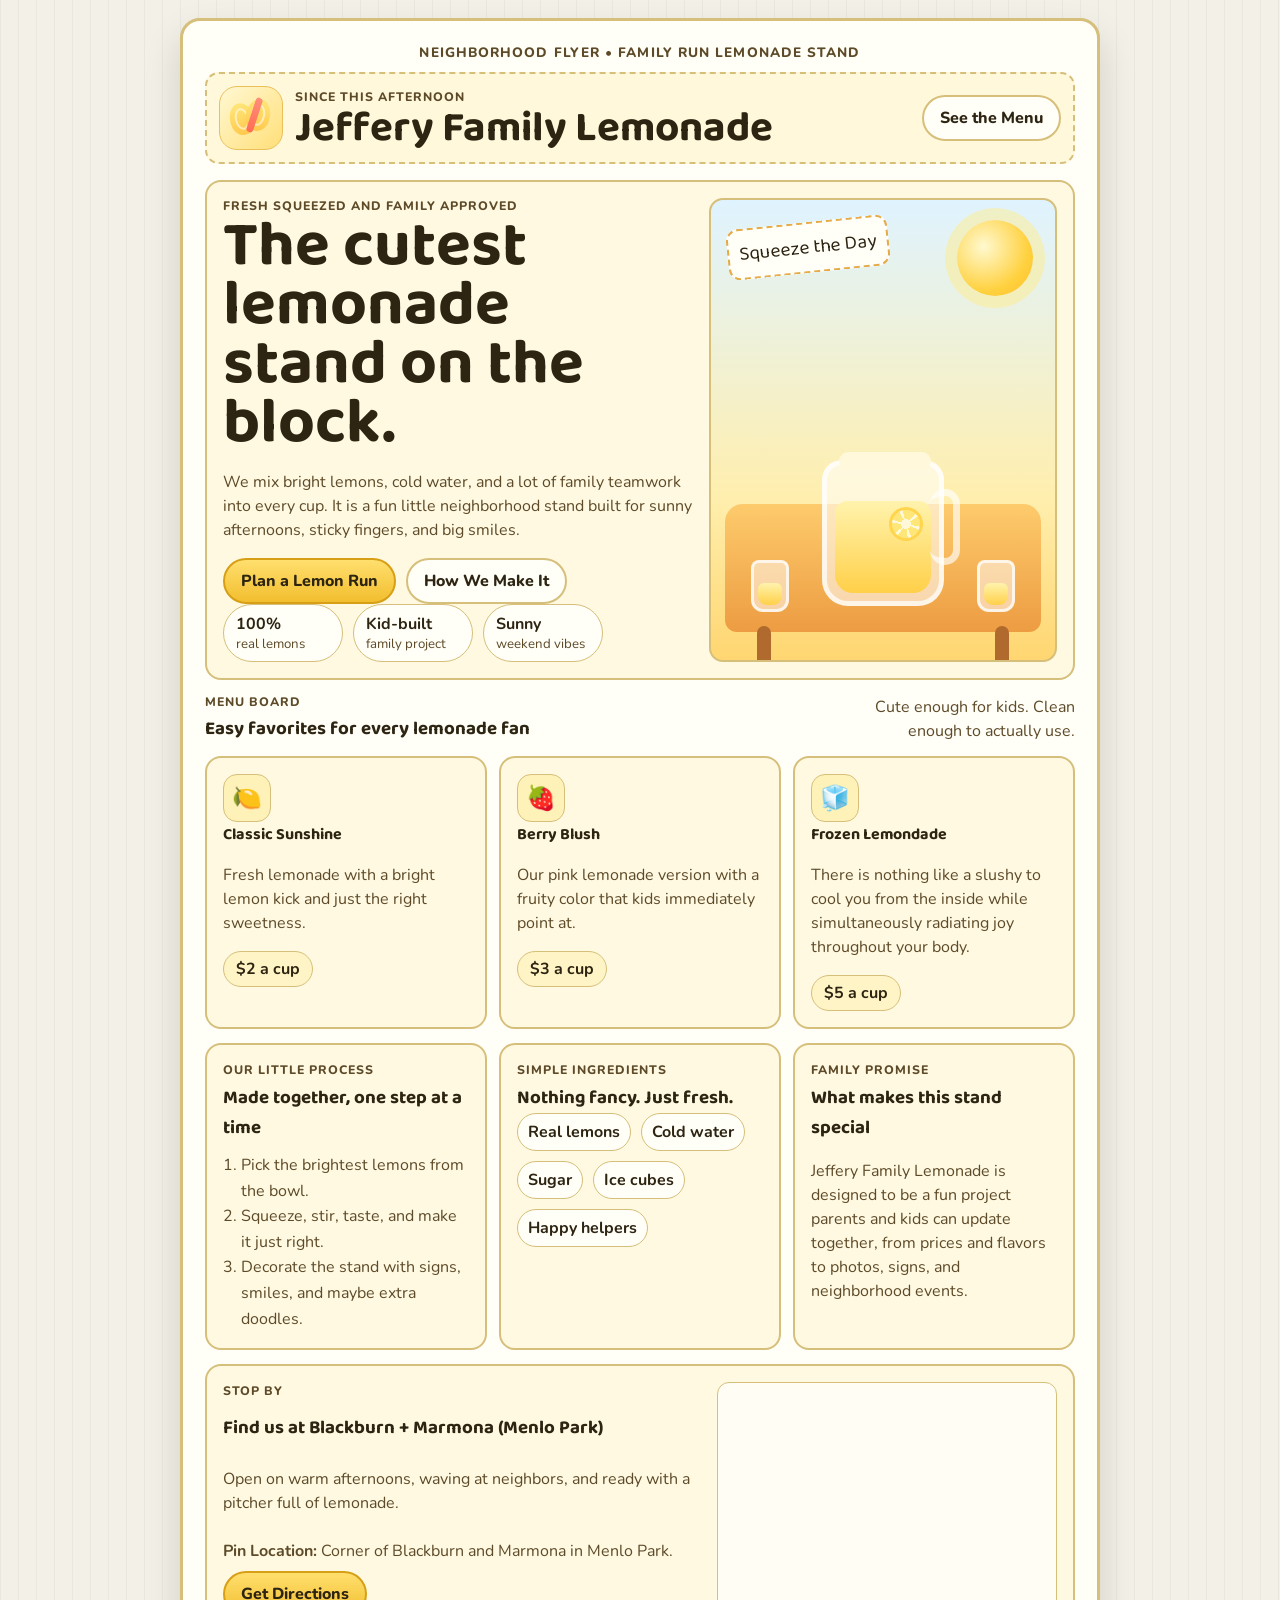
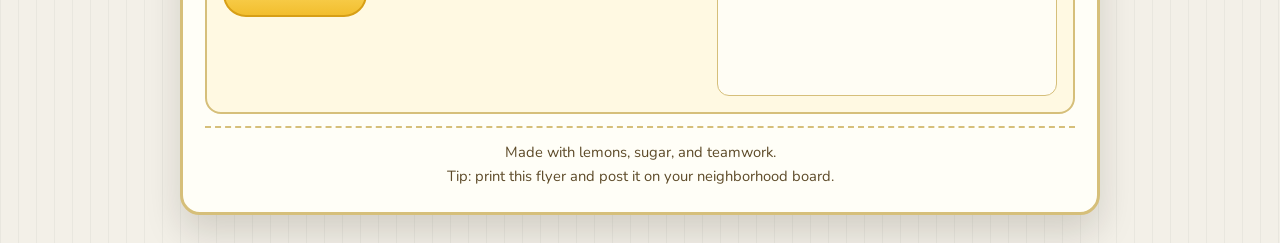
==== index.html @ d92f85dc "Publish Jeffery Family Lemonade site" ====
<!DOCTYPE html>
<html lang="en">
  <head>
    <meta charset="UTF-8" />
    <meta name="viewport" content="width=device-width, initial-scale=1.0" />
    <title>Jeffery Family Lemonade</title>
    <meta
      name="description"
      content="A cheerful family lemonade stand website with a sunny menu, fresh ingredients, and kid-friendly charm."
    />
    <link rel="preconnect" href="https://fonts.googleapis.com" />
    <link rel="preconnect" href="https://fonts.gstatic.com" crossorigin />
    <link
      href="https://fonts.googleapis.com/css2?family=Baloo+2:wght@400;600;700;800&family=Nunito:wght@400;600;700;800&display=swap"
      rel="stylesheet"
    />
    <link rel="stylesheet" href="./styles.css" />
  </head>
  <body>
    <div class="page-shell">
      <p class="flyer-kicker">Neighborhood Flyer • Family Run Lemonade Stand</p>
      <header class="topbar">
        <div class="brand-lockup">
          <div class="brand-badge" aria-hidden="true">
            <span class="lemon lemon-a"></span>
            <span class="lemon lemon-b"></span>
            <span class="straw"></span>
          </div>
          <div>
            <p class="eyebrow">Since this afternoon</p>
            <h1>Jeffery Family Lemonade</h1>
          </div>
        </div>
        <a class="button button-secondary no-print" href="#menu">See the Menu</a>
      </header>

      <main class="page-grid">
        <section class="hero card">
          <div class="hero-copy">
            <p class="eyebrow">Fresh squeezed and family approved</p>
            <h2>The cutest lemonade stand on the block.</h2>
            <p class="hero-text">
              We mix bright lemons, cold water, and a lot of family teamwork into every cup. It is a fun
              little neighborhood stand built for sunny afternoons, sticky fingers, and big smiles.
            </p>
            <div class="hero-actions">
              <a class="button button-primary" href="#visit">Plan a Lemon Run</a>
              <a class="button button-secondary" href="#story">How We Make It</a>
            </div>
            <div class="hero-highlights">
              <div class="highlight-pill">
                <strong>100%</strong>
                <span>real lemons</span>
              </div>
              <div class="highlight-pill">
                <strong>Kid-built</strong>
                <span>family project</span>
              </div>
              <div class="highlight-pill">
                <strong>Sunny</strong>
                <span>weekend vibes</span>
              </div>
            </div>
          </div>

          <div class="hero-scene" aria-hidden="true">
            <div class="sun"></div>
            <div class="table">
              <div class="pitcher">
                <div class="pitcher-lid"></div>
                <div class="pitcher-fill"></div>
                <div class="pitcher-handle"></div>
                <div class="lemon-slice"></div>
              </div>
              <div class="cup cup-left"></div>
              <div class="cup cup-right"></div>
            </div>
            <div class="hero-sign">Squeeze the Day</div>
          </div>
        </section>

        <section id="menu" class="menu-section">
          <div class="section-heading">
            <div>
              <p class="eyebrow">Menu board</p>
              <h3>Easy favorites for every lemonade fan</h3>
            </div>
            <p class="section-note">Cute enough for kids. Clean enough to actually use.</p>
          </div>

          <div class="menu-grid">
            <article class="menu-card card">
              <div class="menu-icon">🍋</div>
              <h4>Classic Sunshine</h4>
              <p>Fresh lemonade with a bright lemon kick and just the right sweetness.</p>
              <div class="price-tag">$2 a cup</div>
            </article>

            <article class="menu-card card">
              <div class="menu-icon">🍓</div>
              <h4>Berry Blush</h4>
              <p>Our pink lemonade version with a fruity color that kids immediately point at.</p>
              <div class="price-tag">$3 a cup</div>
            </article>

            <article class="menu-card card">
              <div class="menu-icon">🧊</div>
              <h4>Frozen Lemondade</h4>
              <p>
                There is nothing like a slushy to cool you from the inside while simultaneously radiating joy
                throughout your body.
              </p>
              <div class="price-tag">$5 a cup</div>
            </article>
          </div>
        </section>

        <section id="story" class="story-grid">
          <article class="story-card card">
            <p class="eyebrow">Our little process</p>
            <h3>Made together, one step at a time</h3>
            <ol class="steps">
              <li>Pick the brightest lemons from the bowl.</li>
              <li>Squeeze, stir, taste, and make it just right.</li>
              <li>Decorate the stand with signs, smiles, and maybe extra doodles.</li>
            </ol>
          </article>

          <article class="story-card card ingredients-card">
            <p class="eyebrow">Simple ingredients</p>
            <h3>Nothing fancy. Just fresh.</h3>
            <div class="ingredient-list">
              <span>Real lemons</span>
              <span>Cold water</span>
              <span>Sugar</span>
              <span>Ice cubes</span>
              <span>Happy helpers</span>
            </div>
          </article>

          <article class="story-card card promise-card">
            <p class="eyebrow">Family promise</p>
            <h3>What makes this stand special</h3>
            <p>
              Jeffery Family Lemonade is designed to be a fun project parents and kids can update together,
              from prices and flavors to photos, signs, and neighborhood events.
            </p>
          </article>
        </section>

        <section id="visit" class="visit card">
          <div class="visit-copy">
            <p class="eyebrow">Stop by</p>
            <h3>Find us at Blackburn + Marmona (Menlo Park)</h3>
            <p>
              Open on warm afternoons, waving at neighbors, and ready with a pitcher full of lemonade.
            </p>
            <p class="location-line">
              <strong>Pin Location:</strong> Corner of Blackburn and Marmona in Menlo Park.
            </p>
            <a
              class="button button-primary directions-button"
              href="https://www.google.com/maps/dir/?api=1&destination=Blackburn+and+Marmona,+Menlo+Park,+CA"
              target="_blank"
              rel="noopener noreferrer"
              >Get Directions</a
            >
          </div>
          <div class="visit-map-wrap">
            <iframe
              class="visit-map"
              title="Jeffery Family Lemonade location map"
              src="https://www.google.com/maps?q=Blackburn+and+Marmona+Menlo+Park+CA&output=embed"
              loading="lazy"
              referrerpolicy="no-referrer-when-downgrade"
            ></iframe>
          </div>
        </section>
      </main>

      <footer class="flyer-footer">
        <p>Made with lemons, sugar, and teamwork.</p>
        <p class="no-print">Tip: print this flyer and post it on your neighborhood board.</p>
      </footer>
    </div>
  </body>
</html>
---- styles.css ----
:root {
  --paper: #fffef7;
  --ink: #2d2412;
  --muted: #5d4a28;
  --accent: #f5c93a;
  --accent-dark: #d79f16;
  --accent-soft: #fff2b8;
  --line: #d6bf7a;
  --card: #fff9e2;
}

* {
  box-sizing: border-box;
}

html {
  scroll-behavior: smooth;
}

body {
  margin: 0;
  color: var(--ink);
  font-family: "Nunito", sans-serif;
  background:
    linear-gradient(90deg, rgba(0, 0, 0, 0.04) 1px, transparent 1px) 0 0 / 18px 18px,
    #f3f0e8;
}

a {
  color: inherit;
  text-decoration: none;
}

.page-shell {
  width: min(920px, calc(100vw - 24px));
  margin: 18px auto 28px;
  padding: 22px;
  border: 3px solid var(--line);
  border-radius: 20px;
  background: var(--paper);
  box-shadow: 0 18px 36px rgba(25, 18, 5, 0.15);
}

.flyer-kicker {
  margin: 0 0 10px;
  text-align: center;
  font-size: 0.85rem;
  letter-spacing: 0.08em;
  text-transform: uppercase;
  color: var(--muted);
  font-weight: 800;
}

.topbar,
.brand-lockup,
.hero-actions,
.hero-highlights,
.section-heading,
.ingredient-list,
.visit {
  display: flex;
  align-items: center;
}

.topbar,
.section-heading,
.visit {
  justify-content: space-between;
}

.topbar {
  gap: 14px;
  padding: 12px;
  border: 2px dashed var(--line);
  border-radius: 14px;
  margin-bottom: 16px;
  background: #fff8da;
}

.brand-lockup {
  gap: 12px;
}

.brand-lockup h1 {
  margin: 0;
  font-family: "Baloo 2", cursive;
  font-size: clamp(2rem, 3.3vw, 3rem);
  line-height: 0.9;
}

.eyebrow {
  margin: 0 0 4px;
  font-size: 0.77rem;
  letter-spacing: 0.08em;
  text-transform: uppercase;
  font-weight: 800;
  color: var(--muted);
}

.page-grid {
  display: grid;
  gap: 14px;
}

.card {
  border: 2px solid var(--line);
  border-radius: 16px;
  background: var(--card);
}

.hero {
  display: grid;
  grid-template-columns: 1.15fr 0.85fr;
  gap: 16px;
  padding: 16px;
}

.hero-copy h2,
.section-heading h3,
.story-card h3,
.visit-copy h3,
.menu-card h4 {
  margin: 0;
  font-family: "Baloo 2", cursive;
}

.hero-copy h2 {
  font-size: clamp(2.2rem, 5vw, 4rem);
  line-height: 0.92;
  max-width: 10ch;
}

.hero-text,
.section-note,
.menu-card p,
.story-card p,
.visit-copy p {
  color: var(--muted);
  line-height: 1.5;
}

.button {
  display: inline-flex;
  align-items: center;
  justify-content: center;
  min-height: 44px;
  padding: 10px 16px;
  border-radius: 999px;
  border: 2px solid var(--accent-dark);
  font-weight: 800;
}

.button-primary {
  background: linear-gradient(180deg, #ffdf6e, #f2be2e);
}

.button-secondary {
  border-color: var(--line);
  background: #fffef7;
}

.hero-actions,
.hero-highlights,
.ingredient-list {
  gap: 10px;
  flex-wrap: wrap;
}

.highlight-pill,
.price-tag,
.ingredient-list span {
  border-radius: 999px;
}

.highlight-pill {
  min-width: 120px;
  padding: 8px 12px;
  border: 1px solid var(--line);
  background: #fffef7;
  display: grid;
}

.highlight-pill span {
  font-size: 0.83rem;
  color: var(--muted);
}

.hero-scene {
  position: relative;
  min-height: 330px;
  border-radius: 14px;
  overflow: hidden;
  border: 2px solid var(--line);
  background:
    linear-gradient(180deg, #dff3ff 0%, #ffefaf 64%, #ffd671 100%);
}

.sun {
  position: absolute;
  top: 20px;
  right: 22px;
  width: 76px;
  height: 76px;
  border-radius: 50%;
  background: radial-gradient(circle at 35% 35%, #fff9cf, #ffd13f 64%, #ffbf24 100%);
  box-shadow: 0 0 0 12px rgba(255, 237, 143, 0.5);
}

.table {
  position: absolute;
  left: 14px;
  right: 14px;
  bottom: 28px;
  height: 128px;
  border-radius: 18px 18px 12px 12px;
  background: linear-gradient(180deg, #fdcb6c, #ed9c42);
}

.table::before,
.table::after {
  content: "";
  position: absolute;
  bottom: -58px;
  width: 14px;
  height: 64px;
  background: #b16a2d;
  border-radius: 10px;
}

.table::before {
  left: 32px;
}

.table::after {
  right: 32px;
}

.pitcher {
  position: absolute;
  left: 50%;
  transform: translateX(-50%);
  bottom: 26px;
  width: 122px;
  height: 146px;
  border-radius: 20px 20px 26px 26px;
  background: rgba(255, 255, 255, 0.55);
  border: 5px solid rgba(255, 255, 255, 0.72);
}

.pitcher-fill {
  position: absolute;
  left: 8px;
  right: 8px;
  bottom: 8px;
  height: 92px;
  border-radius: 12px 12px 18px 18px;
  background: linear-gradient(180deg, #fff3ad, #ffd049);
}

.pitcher-lid {
  position: absolute;
  top: -13px;
  left: 12px;
  width: 92px;
  height: 18px;
  border-radius: 999px;
  background: #fff8da;
}

.pitcher-handle {
  position: absolute;
  top: 24px;
  right: -21px;
  width: 30px;
  height: 76px;
  border: 7px solid rgba(255, 255, 255, 0.65);
  border-left: 0;
  border-radius: 16px;
}

.lemon-slice {
  position: absolute;
  right: 16px;
  top: 42px;
  width: 34px;
  height: 34px;
  border-radius: 50%;
  border: 3px solid #ffd54f;
  background: radial-gradient(circle, #fff8d9 0 25%, transparent 26%),
    conic-gradient(from 0deg, #ffe679 0 12%, #fff8d9 12% 16%, #ffe679 16% 28%, #fff8d9 28% 32%, #ffe679 32% 44%, #fff8d9 44% 48%, #ffe679 48% 60%, #fff8d9 60% 64%, #ffe679 64% 76%, #fff8d9 76% 80%, #ffe679 80% 92%, #fff8d9 92% 96%, #ffe679 96% 100%);
}

.cup {
  position: absolute;
  bottom: 20px;
  width: 38px;
  height: 52px;
  border-radius: 8px 8px 12px 12px;
  background: rgba(255, 255, 255, 0.5);
  border: 3px solid rgba(255, 255, 255, 0.75);
}

.cup::after {
  content: "";
  position: absolute;
  left: 4px;
  right: 4px;
  bottom: 4px;
  height: 22px;
  border-radius: 6px 6px 9px 9px;
  background: linear-gradient(180deg, #fff3ad, #ffd049);
}

.cup-left {
  left: 26px;
}

.cup-right {
  right: 26px;
}

.hero-sign {
  position: absolute;
  left: 16px;
  top: 22px;
  font-family: "Baloo 2", cursive;
  font-size: 1.2rem;
  background: #fffef7;
  border: 2px dashed #e6aa47;
  border-radius: 12px;
  padding: 8px 10px;
  transform: rotate(-6deg);
}

.menu-section,
.story-grid {
  display: grid;
  gap: 12px;
}

.section-heading {
  gap: 10px;
}

.section-note {
  margin: 0;
  max-width: 22ch;
  text-align: right;
}

.menu-grid,
.story-grid {
  display: grid;
  grid-template-columns: repeat(3, minmax(0, 1fr));
  gap: 12px;
}

.menu-card,
.story-card {
  padding: 16px;
}

.menu-icon {
  width: 48px;
  height: 48px;
  border-radius: 14px;
  display: grid;
  place-items: center;
  font-size: 1.5rem;
  background: var(--accent-soft);
  border: 1px solid var(--line);
}

.price-tag {
  display: inline-flex;
  align-items: center;
  justify-content: center;
  padding: 6px 12px;
  font-weight: 700;
  background: #fff4c5;
  border: 1px solid var(--line);
}

.steps {
  margin: 10px 0 0;
  padding-left: 18px;
  line-height: 1.6;
  color: var(--muted);
}

.ingredient-list span {
  padding: 7px 10px;
  border: 1px solid var(--line);
  background: #fffef7;
  font-weight: 700;
}

.visit {
  align-items: stretch;
  gap: 14px;
  padding: 16px;
}

.visit-copy {
  display: grid;
  align-content: start;
  gap: 8px;
  max-width: 54ch;
}

.location-line {
  margin: 0;
  color: var(--ink);
}

.directions-button {
  justify-self: start;
}

.visit-map-wrap {
  min-width: min(340px, 100%);
  padding: 8px;
  border: 1px solid var(--line);
  border-radius: 12px;
  background: #fffdf4;
}

.visit-map {
  width: 100%;
  min-height: 290px;
  border: 0;
  border-radius: 10px;
}

.flyer-footer {
  margin-top: 12px;
  border-top: 2px dashed var(--line);
  padding-top: 10px;
  text-align: center;
  color: var(--muted);
  font-size: 0.92rem;
}

.flyer-footer p {
  margin: 4px 0;
}

.brand-badge {
  position: relative;
  width: 64px;
  height: 64px;
  border-radius: 18px;
  background: linear-gradient(135deg, #fff8d3, #ffdf78);
  border: 1px solid #ebc05a;
}

.lemon {
  position: absolute;
  width: 24px;
  height: 32px;
  border-radius: 50% 50% 46% 46%;
  background: linear-gradient(180deg, #ffe679, #ffc84d);
}

.lemon::after {
  content: "";
  position: absolute;
  inset: 5px;
  border-radius: 50%;
  border: 2px solid rgba(255, 255, 255, 0.55);
}

.lemon-a {
  left: 10px;
  top: 16px;
  transform: rotate(-14deg);
}

.lemon-b {
  right: 12px;
  top: 12px;
  transform: rotate(12deg);
}

.straw {
  position: absolute;
  width: 7px;
  height: 36px;
  right: 24px;
  top: 10px;
  border-radius: 999px;
  background: linear-gradient(180deg, #ff8f7a, #ff6c54);
  transform: rotate(18deg);
}

@media (max-width: 900px) {
  .hero,
  .menu-grid,
  .story-grid,
  .visit {
    grid-template-columns: 1fr;
  }

  .hero,
  .visit {
    display: grid;
  }

  .section-heading,
  .topbar {
    flex-direction: column;
    align-items: flex-start;
  }

  .section-note {
    max-width: none;
    text-align: left;
  }

  .visit-map-wrap {
    min-width: 0;
  }
}

@media print {
  body {
    background: #fff;
  }

  .page-shell {
    width: 100%;
    margin: 0;
    border-radius: 0;
    border: 2px solid #000;
    box-shadow: none;
  }

  .card,
  .topbar {
    break-inside: avoid;
  }

  .no-print {
    display: none !important;
  }
}
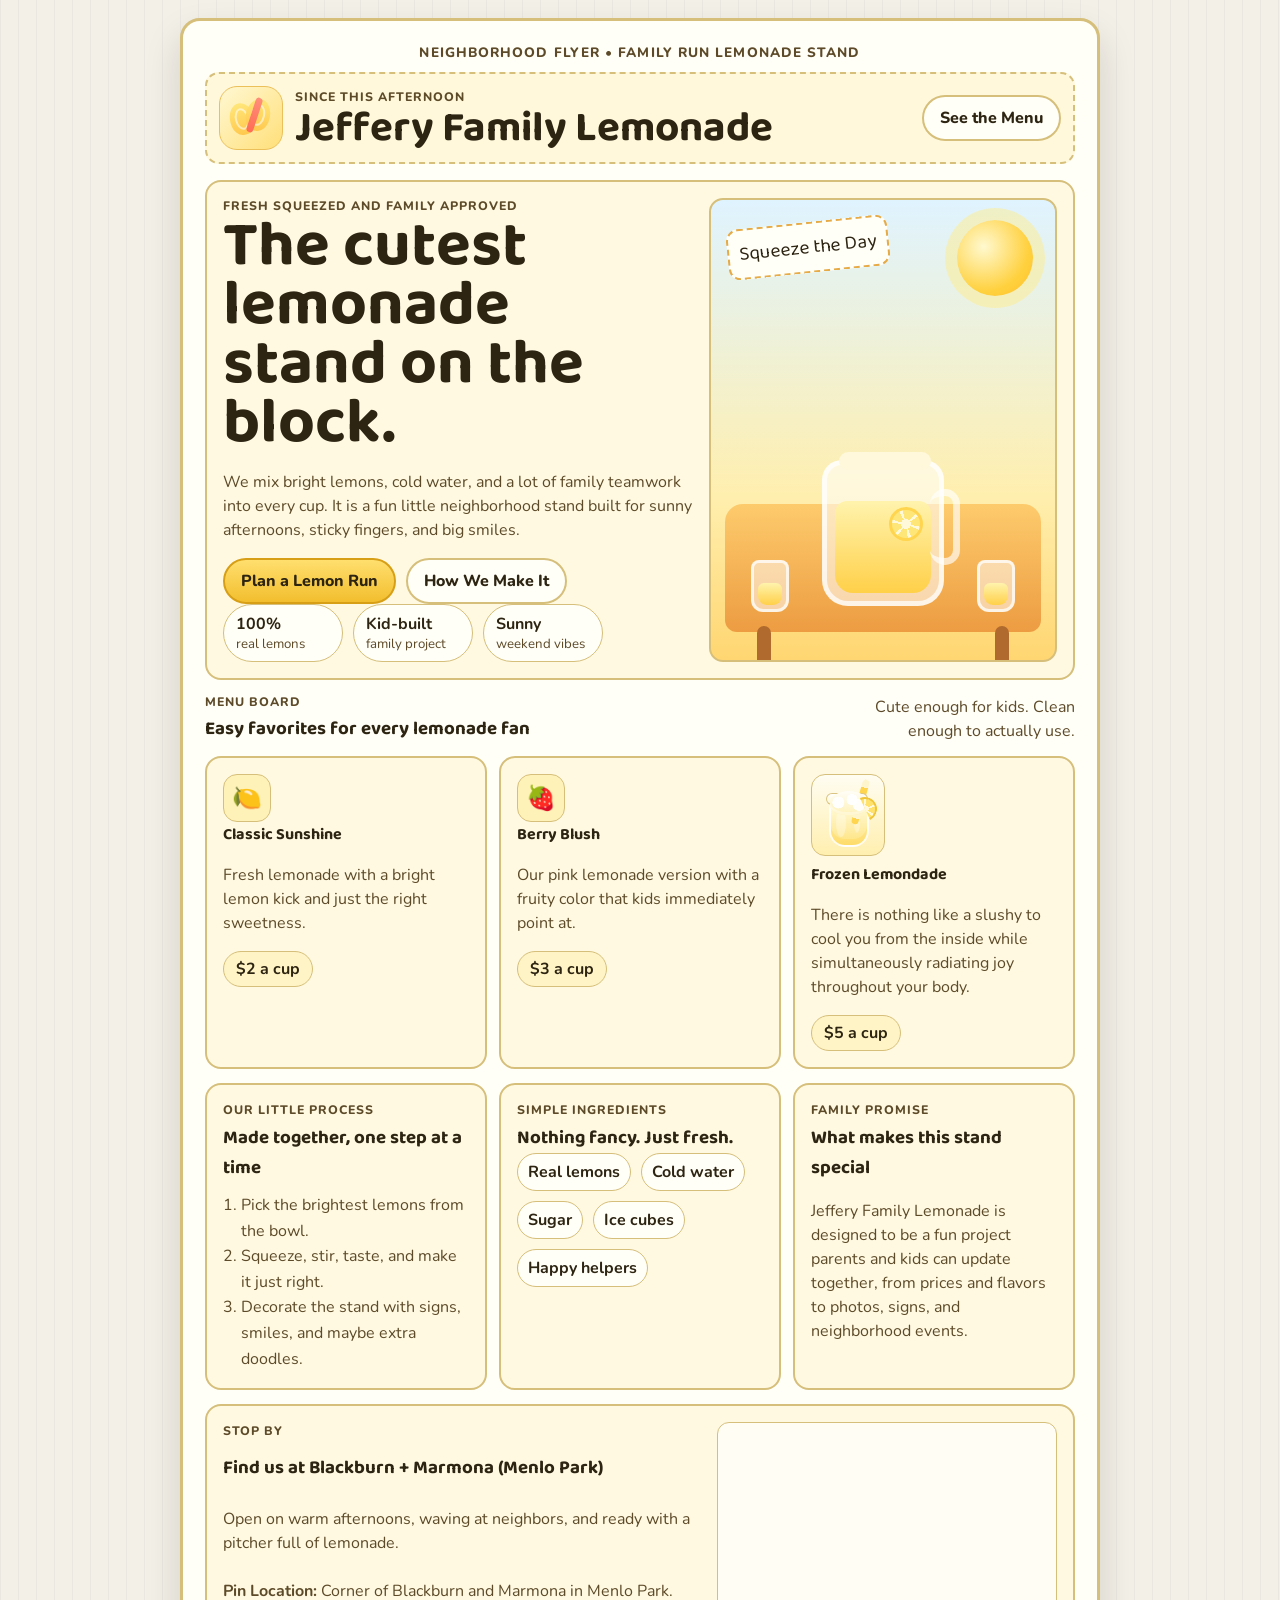
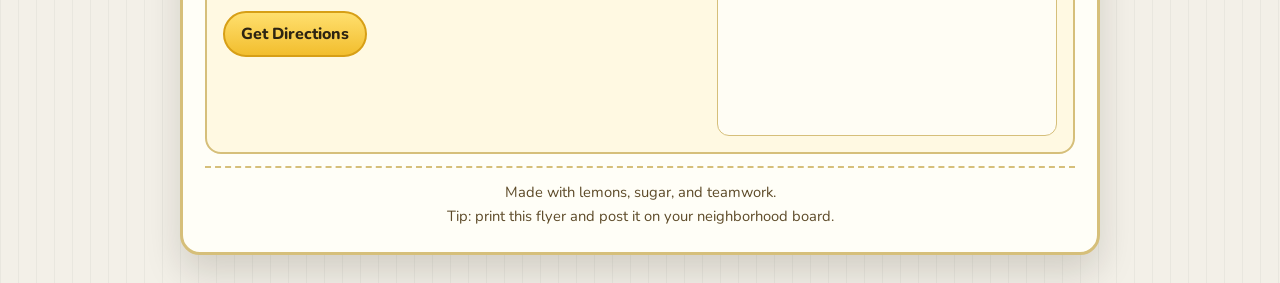
==== commit f7367c12: "Update frozen lemonade illustration" ====
--- a/index.html
+++ b/index.html
@@ -104,7 +104,13 @@
             </article>
 
             <article class="menu-card card">
-              <div class="menu-icon">🧊</div>
+              <div class="menu-icon menu-icon-slushie" aria-hidden="true">
+                <span class="slushie-straw"></span>
+                <span class="slushie-lid"></span>
+                <span class="slushie-ice"></span>
+                <span class="slushie-cup"></span>
+                <span class="slushie-lemon"></span>
+              </div>
               <h4>Frozen Lemondade</h4>
               <p>
                 There is nothing like a slushy to cool you from the inside while simultaneously radiating joy
--- a/styles.css
+++ b/styles.css
@@ -371,6 +371,129 @@
   border: 1px solid var(--line);
 }
 
+.menu-icon-slushie {
+  position: relative;
+  width: 74px;
+  height: 82px;
+  margin-bottom: 6px;
+  background: linear-gradient(180deg, #fffdf2, #ffefaf);
+  overflow: hidden;
+}
+
+.slushie-straw,
+.slushie-lid,
+.slushie-ice,
+.slushie-cup,
+.slushie-lemon {
+  position: absolute;
+}
+
+.slushie-straw {
+  top: 4px;
+  right: 20px;
+  width: 7px;
+  height: 46px;
+  border-radius: 999px;
+  background: repeating-linear-gradient(
+    180deg,
+    #fff5cd 0 8px,
+    #ffd54f 8px 16px
+  );
+  transform: rotate(16deg);
+  z-index: 1;
+}
+
+.slushie-lid {
+  top: 18px;
+  left: 14px;
+  width: 42px;
+  height: 12px;
+  border-radius: 999px;
+  background: linear-gradient(180deg, rgba(255, 255, 255, 0.95), rgba(255, 248, 210, 0.92));
+  border: 1px solid rgba(214, 191, 122, 0.9);
+  z-index: 3;
+}
+
+.slushie-cup {
+  left: 17px;
+  bottom: 8px;
+  width: 40px;
+  height: 50px;
+  border-radius: 12px 12px 16px 16px;
+  background:
+    linear-gradient(180deg, rgba(255, 255, 255, 0.75), rgba(255, 255, 255, 0.35)),
+    linear-gradient(180deg, #fff388 0%, #ffe15f 45%, #ffd233 100%);
+  border: 2px solid rgba(255, 255, 255, 0.85);
+  box-shadow: inset 0 -6px 0 rgba(255, 199, 48, 0.22);
+}
+
+.slushie-cup::before,
+.slushie-cup::after {
+  content: "";
+  position: absolute;
+  border-radius: 50%;
+  background: rgba(255, 255, 255, 0.3);
+}
+
+.slushie-cup::before {
+  top: 10px;
+  left: 5px;
+  width: 10px;
+  height: 28px;
+}
+
+.slushie-cup::after {
+  top: 14px;
+  right: 7px;
+  width: 6px;
+  height: 20px;
+}
+
+.slushie-ice {
+  top: 16px;
+  left: 18px;
+  width: 38px;
+  height: 24px;
+  border-radius: 50% 50% 42% 42%;
+  background:
+    radial-gradient(circle at 22% 48%, rgba(255, 255, 255, 0.95) 0 18%, transparent 19%),
+    radial-gradient(circle at 58% 36%, rgba(255, 255, 255, 0.98) 0 20%, transparent 21%),
+    radial-gradient(circle at 76% 58%, rgba(255, 255, 255, 0.9) 0 18%, transparent 19%),
+    linear-gradient(180deg, #fffef8 0%, #fff1b8 100%);
+  box-shadow: inset 0 -3px 0 rgba(255, 255, 255, 0.35);
+  z-index: 4;
+}
+
+.slushie-lemon {
+  top: 22px;
+  right: 7px;
+  width: 24px;
+  height: 24px;
+  border-radius: 50%;
+  border: 2px solid #f0c638;
+  background:
+    radial-gradient(circle, #fff8df 0 26%, transparent 27%),
+    conic-gradient(
+      from 0deg,
+      #ffe26b 0 12%,
+      #fff9da 12% 16%,
+      #ffe26b 16% 28%,
+      #fff9da 28% 32%,
+      #ffe26b 32% 44%,
+      #fff9da 44% 48%,
+      #ffe26b 48% 60%,
+      #fff9da 60% 64%,
+      #ffe26b 64% 76%,
+      #fff9da 76% 80%,
+      #ffe26b 80% 92%,
+      #fff9da 92% 96%,
+      #ffe26b 96% 100%
+    );
+  clip-path: polygon(0 0, 100% 0, 100% 100%);
+  transform: rotate(20deg);
+  z-index: 5;
+}
+
 .price-tag {
   display: inline-flex;
   align-items: center;
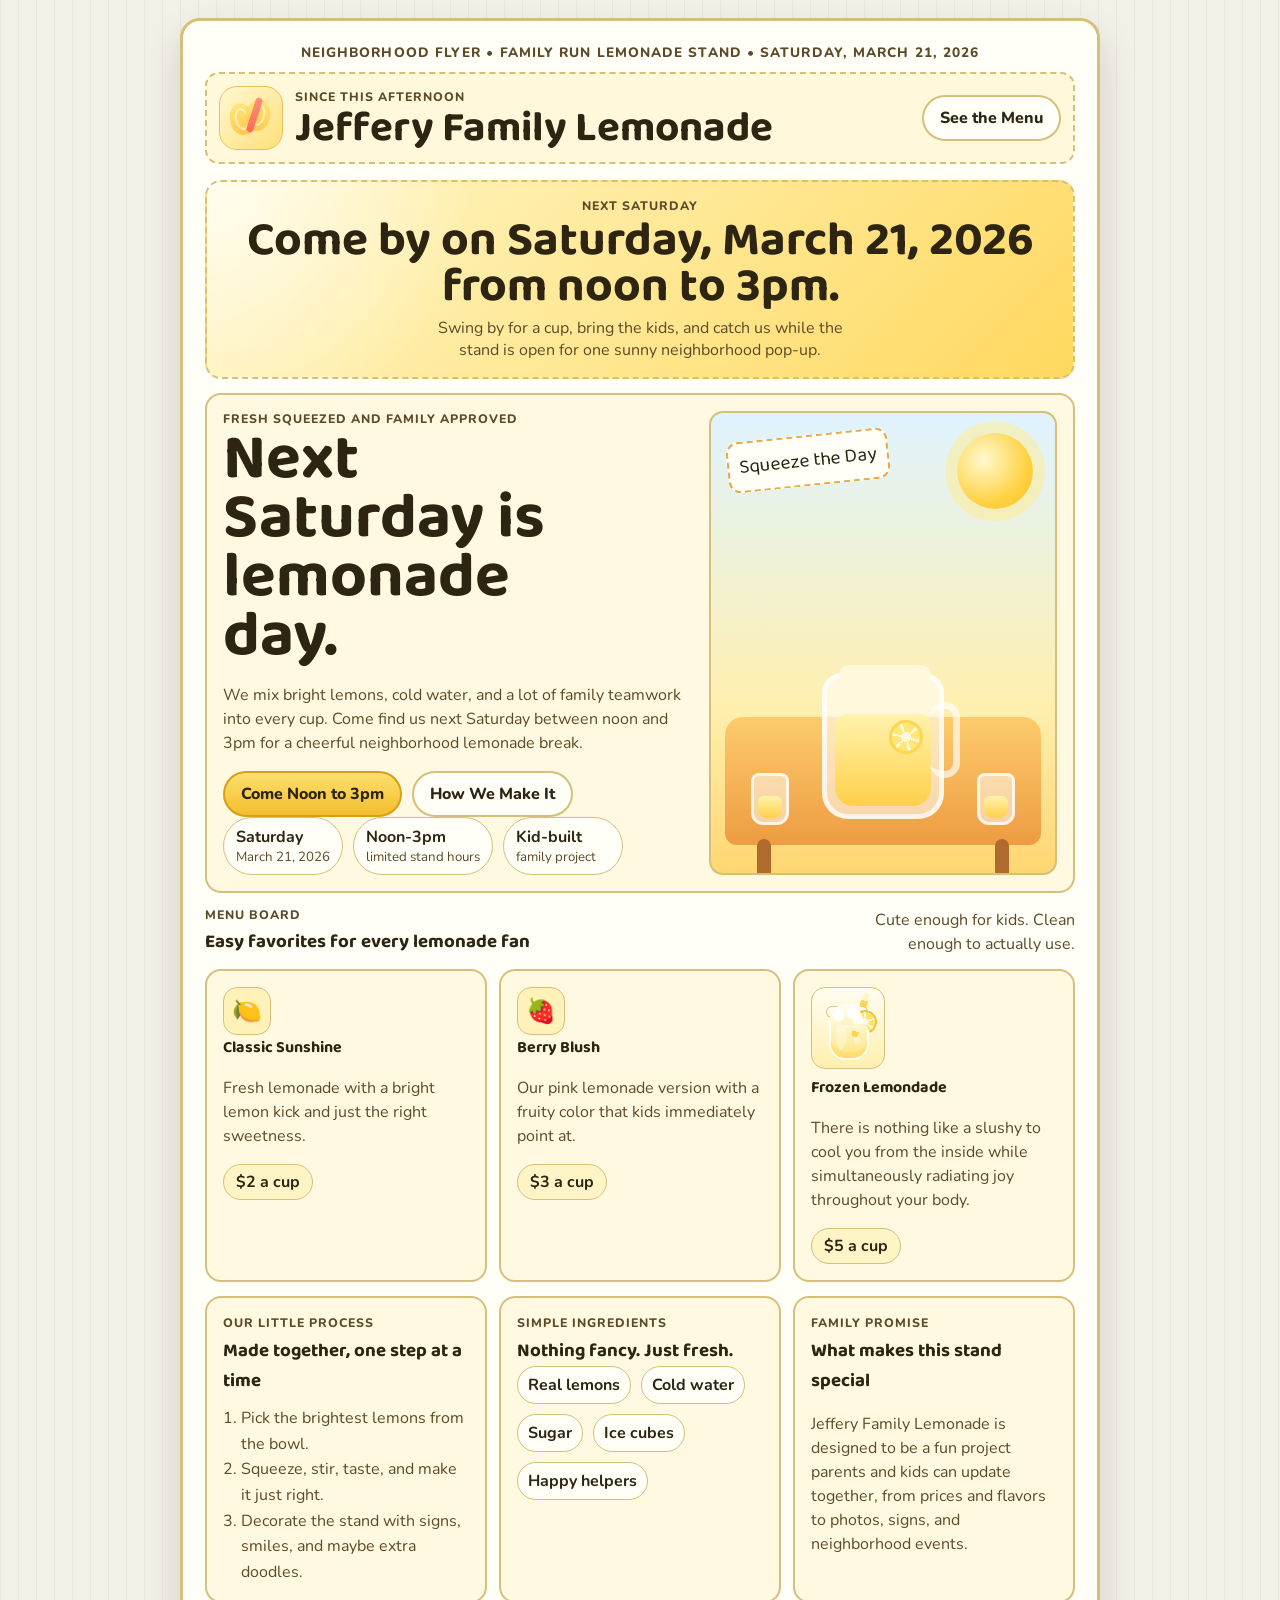
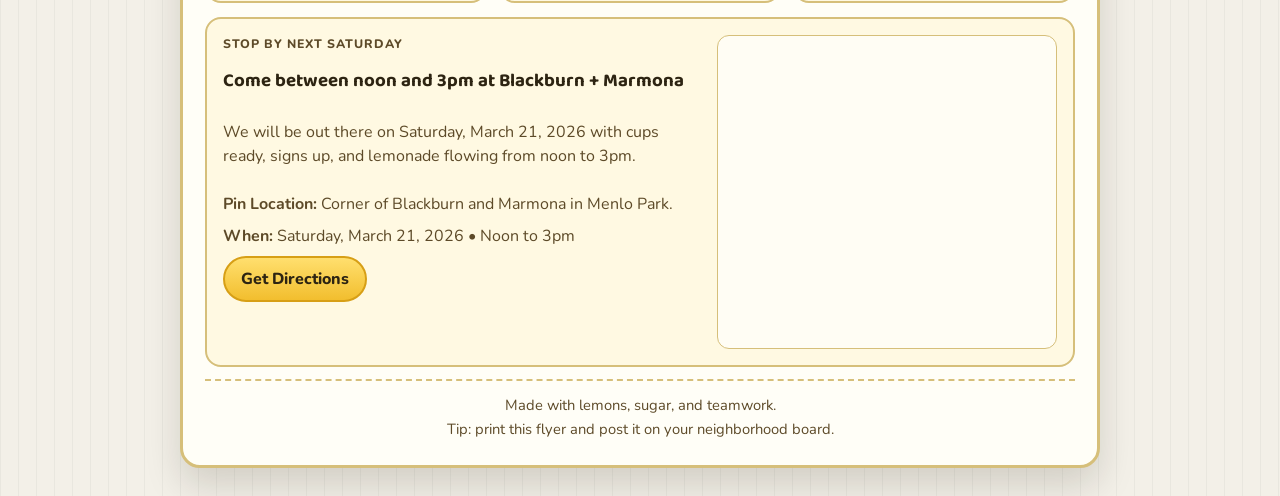
==== commit 63f27a56: "Update flyer with event date and hours" ====
--- a/index.html
+++ b/index.html
@@ -18,7 +18,7 @@
   </head>
   <body>
     <div class="page-shell">
-      <p class="flyer-kicker">Neighborhood Flyer • Family Run Lemonade Stand</p>
+      <p class="flyer-kicker">Neighborhood Flyer • Family Run Lemonade Stand • Saturday, March 21, 2026</p>
       <header class="topbar">
         <div class="brand-lockup">
           <div class="brand-badge" aria-hidden="true">
@@ -35,30 +35,39 @@
       </header>
 
       <main class="page-grid">
+        <section class="event-banner card">
+          <p class="eyebrow">Next Saturday</p>
+          <h2>Come by on Saturday, March 21, 2026 from noon to 3pm.</h2>
+          <p>
+            Swing by for a cup, bring the kids, and catch us while the stand is open for one sunny
+            neighborhood pop-up.
+          </p>
+        </section>
+
         <section class="hero card">
           <div class="hero-copy">
             <p class="eyebrow">Fresh squeezed and family approved</p>
-            <h2>The cutest lemonade stand on the block.</h2>
+            <h2>Next Saturday is lemonade day.</h2>
             <p class="hero-text">
-              We mix bright lemons, cold water, and a lot of family teamwork into every cup. It is a fun
-              little neighborhood stand built for sunny afternoons, sticky fingers, and big smiles.
+              We mix bright lemons, cold water, and a lot of family teamwork into every cup. Come find us
+              next Saturday between noon and 3pm for a cheerful neighborhood lemonade break.
             </p>
             <div class="hero-actions">
-              <a class="button button-primary" href="#visit">Plan a Lemon Run</a>
+              <a class="button button-primary" href="#visit">Come Noon to 3pm</a>
               <a class="button button-secondary" href="#story">How We Make It</a>
             </div>
             <div class="hero-highlights">
               <div class="highlight-pill">
-                <strong>100%</strong>
-                <span>real lemons</span>
+                <strong>Saturday</strong>
+                <span>March 21, 2026</span>
+              </div>
+              <div class="highlight-pill">
+                <strong>Noon-3pm</strong>
+                <span>limited stand hours</span>
               </div>
               <div class="highlight-pill">
                 <strong>Kid-built</strong>
                 <span>family project</span>
-              </div>
-              <div class="highlight-pill">
-                <strong>Sunny</strong>
-                <span>weekend vibes</span>
               </div>
             </div>
           </div>
@@ -156,13 +165,17 @@
 
         <section id="visit" class="visit card">
           <div class="visit-copy">
-            <p class="eyebrow">Stop by</p>
-            <h3>Find us at Blackburn + Marmona (Menlo Park)</h3>
+            <p class="eyebrow">Stop by next Saturday</p>
+            <h3>Come between noon and 3pm at Blackburn + Marmona</h3>
             <p>
-              Open on warm afternoons, waving at neighbors, and ready with a pitcher full of lemonade.
+              We will be out there on Saturday, March 21, 2026 with cups ready, signs up, and lemonade
+              flowing from noon to 3pm.
             </p>
             <p class="location-line">
               <strong>Pin Location:</strong> Corner of Blackburn and Marmona in Menlo Park.
+            </p>
+            <p class="location-line">
+              <strong>When:</strong> Saturday, March 21, 2026 • Noon to 3pm
             </p>
             <a
               class="button button-primary directions-button"
--- a/styles.css
+++ b/styles.css
@@ -106,6 +106,28 @@
   border: 2px solid var(--line);
   border-radius: 16px;
   background: var(--card);
+}
+
+.event-banner {
+  padding: 16px 18px;
+  text-align: center;
+  background:
+    radial-gradient(circle at top left, rgba(255, 255, 255, 0.7), transparent 30%),
+    linear-gradient(135deg, #fff7ca, #ffd85f);
+  border-style: dashed;
+}
+
+.event-banner h2 {
+  margin: 0;
+  font-family: "Baloo 2", cursive;
+  font-size: clamp(1.9rem, 4vw, 3rem);
+  line-height: 0.95;
+}
+
+.event-banner p:last-child {
+  margin: 8px auto 0;
+  max-width: 44ch;
+  color: var(--muted);
 }
 
 .hero {
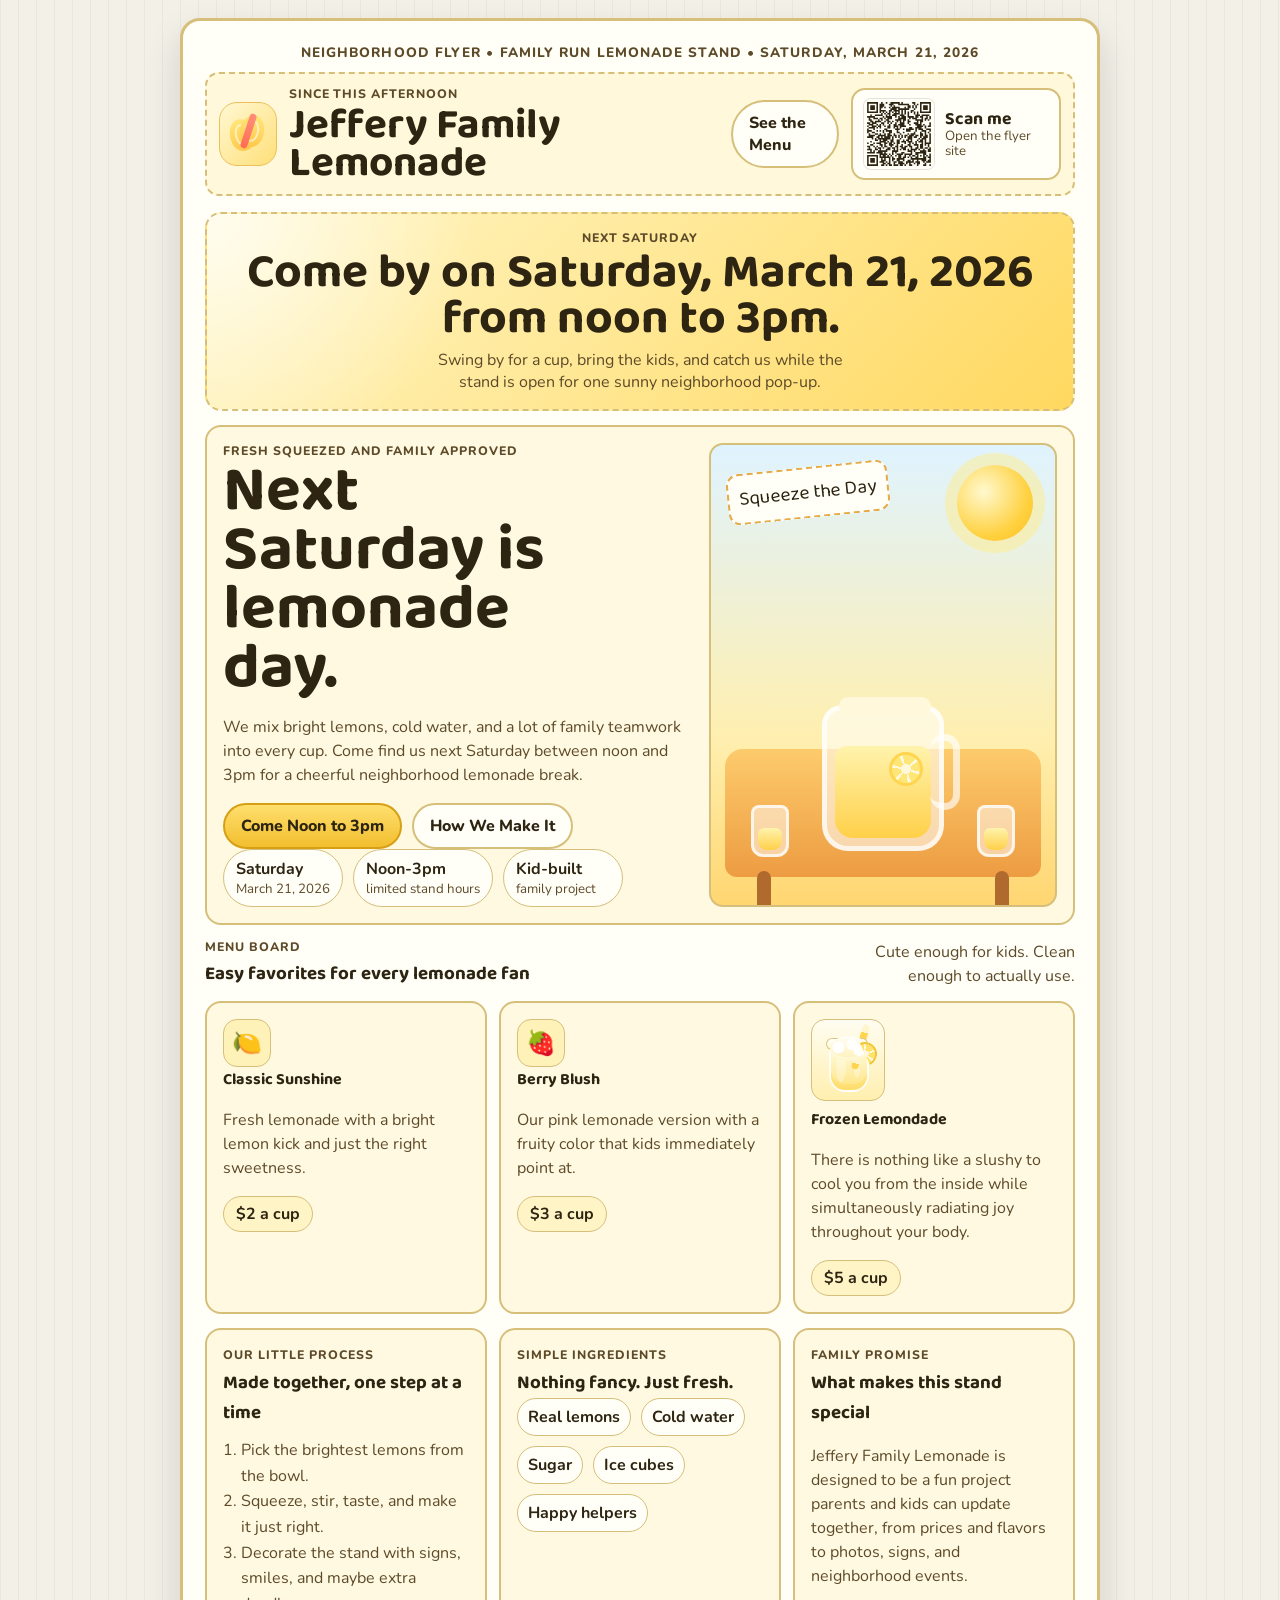
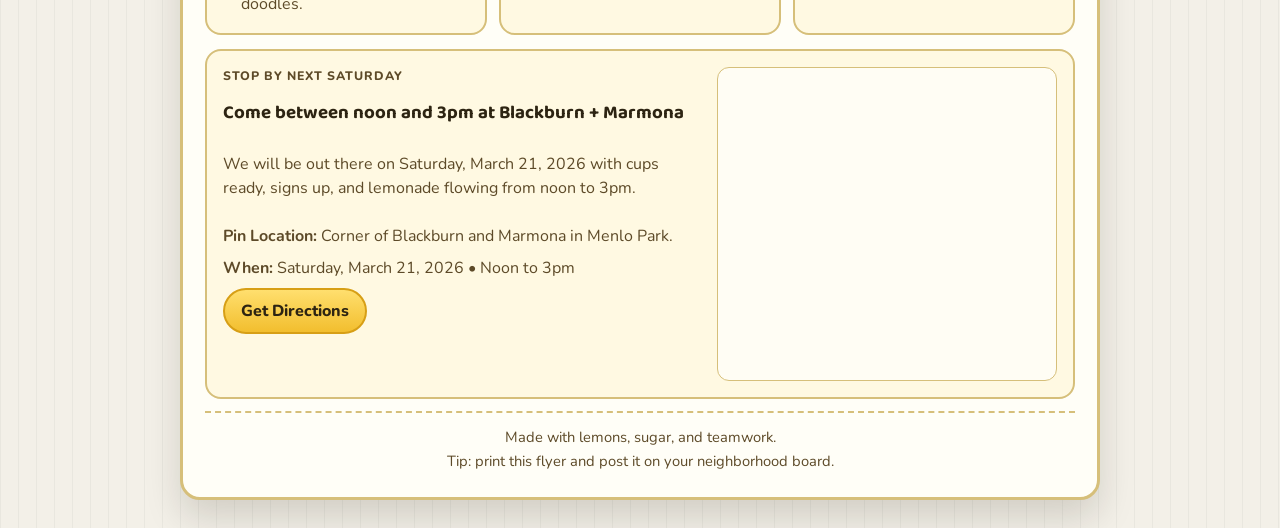
==== commit 0553e94f: "Add QR code to flyer header" ====
--- a/index.html
+++ b/index.html
@@ -31,7 +31,21 @@
             <h1>Jeffery Family Lemonade</h1>
           </div>
         </div>
-        <a class="button button-secondary no-print" href="#menu">See the Menu</a>
+        <div class="topbar-side">
+          <a class="button button-secondary no-print" href="#menu">See the Menu</a>
+          <a
+            class="qr-card"
+            href="https://kjmcawesome.github.io/jeffery-family-lemonade/"
+            target="_blank"
+            rel="noopener noreferrer"
+          >
+            <img src="./qr-code.svg" alt="QR code for the Jeffery Family Lemonade website" />
+            <span>
+              <strong>Scan me</strong>
+              <small>Open the flyer site</small>
+            </span>
+          </a>
+        </div>
       </header>
 
       <main class="page-grid">
--- a/styles.css
+++ b/styles.css
@@ -53,6 +53,7 @@
 
 .topbar,
 .brand-lockup,
+.topbar-side,
 .hero-actions,
 .hero-highlights,
 .section-heading,
@@ -78,6 +79,10 @@
 }
 
 .brand-lockup {
+  gap: 12px;
+}
+
+.topbar-side {
   gap: 12px;
 }
 
@@ -179,6 +184,42 @@
 .button-secondary {
   border-color: var(--line);
   background: #fffef7;
+}
+
+.qr-card {
+  display: grid;
+  grid-template-columns: 72px auto;
+  gap: 10px;
+  align-items: center;
+  min-width: 210px;
+  padding: 8px 10px;
+  border: 2px solid var(--line);
+  border-radius: 14px;
+  background: #fffef7;
+}
+
+.qr-card img {
+  display: block;
+  width: 72px;
+  height: 72px;
+  border-radius: 8px;
+  border: 1px solid rgba(45, 36, 18, 0.12);
+  background: #fffef7;
+}
+
+.qr-card span {
+  display: grid;
+  line-height: 1.1;
+}
+
+.qr-card strong {
+  font-family: "Baloo 2", cursive;
+  font-size: 1.1rem;
+}
+
+.qr-card small {
+  color: var(--muted);
+  font-size: 0.83rem;
 }
 
 .hero-actions,
@@ -657,6 +698,16 @@
     align-items: flex-start;
   }
 
+  .topbar-side {
+    width: 100%;
+    justify-content: space-between;
+  }
+
+  .qr-card {
+    width: 100%;
+    min-width: 0;
+  }
+
   .section-note {
     max-width: none;
     text-align: left;
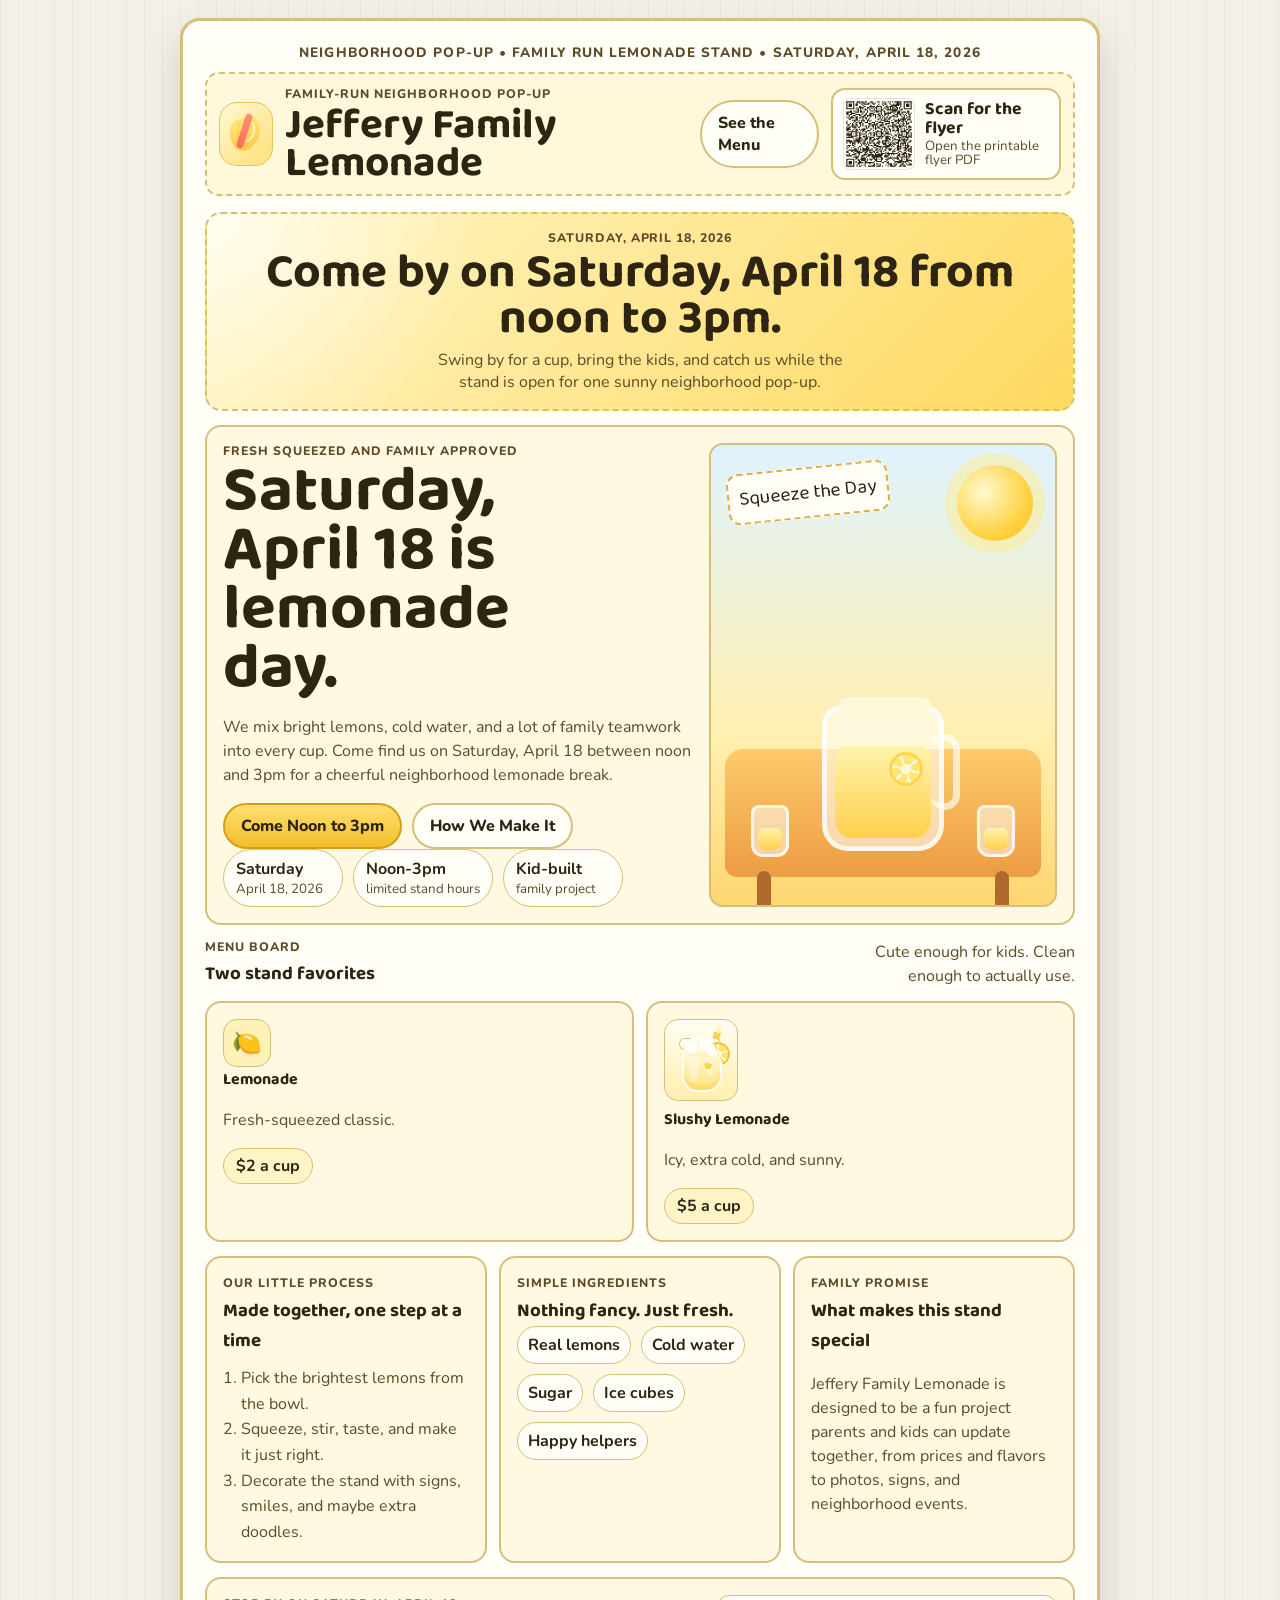
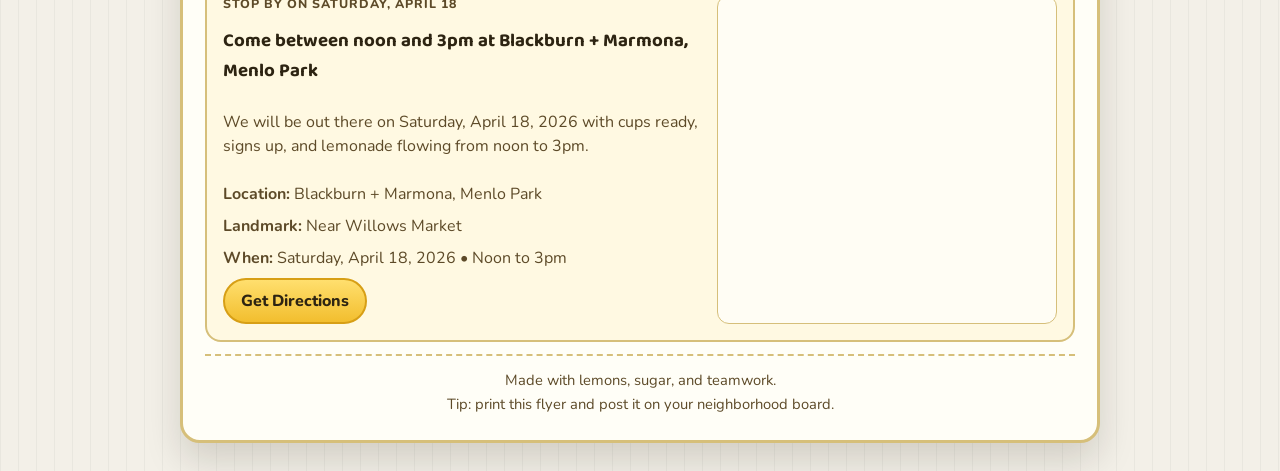
==== commit 470afcf5: "Refresh April lemonade stand content pack" ====
--- a/index.html
+++ b/index.html
@@ -18,7 +18,7 @@
   </head>
   <body>
     <div class="page-shell">
-      <p class="flyer-kicker">Neighborhood Flyer • Family Run Lemonade Stand • Saturday, March 21, 2026</p>
+      <p class="flyer-kicker">Neighborhood Pop-Up • Family Run Lemonade Stand • Saturday, April 18, 2026</p>
       <header class="topbar">
         <div class="brand-lockup">
           <div class="brand-badge" aria-hidden="true">
@@ -27,7 +27,7 @@
             <span class="straw"></span>
           </div>
           <div>
-            <p class="eyebrow">Since this afternoon</p>
+            <p class="eyebrow">Family-run neighborhood pop-up</p>
             <h1>Jeffery Family Lemonade</h1>
           </div>
         </div>
@@ -35,14 +35,14 @@
           <a class="button button-secondary no-print" href="#menu">See the Menu</a>
           <a
             class="qr-card"
-            href="https://kjmcawesome.github.io/jeffery-family-lemonade/"
+            href="https://kjmcawesome.github.io/jeffery-family-lemonade/output/pdf/jeffery-family-lemonade-community-one-pager.pdf"
             target="_blank"
             rel="noopener noreferrer"
           >
-            <img src="./qr-code.svg" alt="QR code for the Jeffery Family Lemonade website" />
+            <img src="./flyer-qr.svg" alt="QR code for the printable Jeffery Family Lemonade flyer PDF" />
             <span>
-              <strong>Scan me</strong>
-              <small>Open the flyer site</small>
+              <strong>Scan for the flyer</strong>
+              <small>Open the printable flyer PDF</small>
             </span>
           </a>
         </div>
@@ -50,8 +50,8 @@
 
       <main class="page-grid">
         <section class="event-banner card">
-          <p class="eyebrow">Next Saturday</p>
-          <h2>Come by on Saturday, March 21, 2026 from noon to 3pm.</h2>
+          <p class="eyebrow">Saturday, April 18, 2026</p>
+          <h2>Come by on Saturday, April 18 from noon to 3pm.</h2>
           <p>
             Swing by for a cup, bring the kids, and catch us while the stand is open for one sunny
             neighborhood pop-up.
@@ -61,10 +61,10 @@
         <section class="hero card">
           <div class="hero-copy">
             <p class="eyebrow">Fresh squeezed and family approved</p>
-            <h2>Next Saturday is lemonade day.</h2>
+            <h2>Saturday, April 18 is lemonade day.</h2>
             <p class="hero-text">
               We mix bright lemons, cold water, and a lot of family teamwork into every cup. Come find us
-              next Saturday between noon and 3pm for a cheerful neighborhood lemonade break.
+              on Saturday, April 18 between noon and 3pm for a cheerful neighborhood lemonade break.
             </p>
             <div class="hero-actions">
               <a class="button button-primary" href="#visit">Come Noon to 3pm</a>
@@ -73,7 +73,7 @@
             <div class="hero-highlights">
               <div class="highlight-pill">
                 <strong>Saturday</strong>
-                <span>March 21, 2026</span>
+                <span>April 18, 2026</span>
               </div>
               <div class="highlight-pill">
                 <strong>Noon-3pm</strong>
@@ -106,7 +106,7 @@
           <div class="section-heading">
             <div>
               <p class="eyebrow">Menu board</p>
-              <h3>Easy favorites for every lemonade fan</h3>
+              <h3>Two stand favorites</h3>
             </div>
             <p class="section-note">Cute enough for kids. Clean enough to actually use.</p>
           </div>
@@ -114,16 +114,9 @@
           <div class="menu-grid">
             <article class="menu-card card">
               <div class="menu-icon">🍋</div>
-              <h4>Classic Sunshine</h4>
-              <p>Fresh lemonade with a bright lemon kick and just the right sweetness.</p>
+              <h4>Lemonade</h4>
+              <p>Fresh-squeezed classic.</p>
               <div class="price-tag">$2 a cup</div>
-            </article>
-
-            <article class="menu-card card">
-              <div class="menu-icon">🍓</div>
-              <h4>Berry Blush</h4>
-              <p>Our pink lemonade version with a fruity color that kids immediately point at.</p>
-              <div class="price-tag">$3 a cup</div>
             </article>
 
             <article class="menu-card card">
@@ -134,11 +127,8 @@
                 <span class="slushie-cup"></span>
                 <span class="slushie-lemon"></span>
               </div>
-              <h4>Frozen Lemondade</h4>
-              <p>
-                There is nothing like a slushy to cool you from the inside while simultaneously radiating joy
-                throughout your body.
-              </p>
+              <h4>Slushy Lemonade</h4>
+              <p>Icy, extra cold, and sunny.</p>
               <div class="price-tag">$5 a cup</div>
             </article>
           </div>
@@ -179,17 +169,20 @@
 
         <section id="visit" class="visit card">
           <div class="visit-copy">
-            <p class="eyebrow">Stop by next Saturday</p>
-            <h3>Come between noon and 3pm at Blackburn + Marmona</h3>
+            <p class="eyebrow">Stop by on Saturday, April 18</p>
+            <h3>Come between noon and 3pm at Blackburn + Marmona, Menlo Park</h3>
             <p>
-              We will be out there on Saturday, March 21, 2026 with cups ready, signs up, and lemonade
+              We will be out there on Saturday, April 18, 2026 with cups ready, signs up, and lemonade
               flowing from noon to 3pm.
             </p>
             <p class="location-line">
-              <strong>Pin Location:</strong> Corner of Blackburn and Marmona in Menlo Park.
+              <strong>Location:</strong> Blackburn + Marmona, Menlo Park
             </p>
             <p class="location-line">
-              <strong>When:</strong> Saturday, March 21, 2026 • Noon to 3pm
+              <strong>Landmark:</strong> Near Willows Market
+            </p>
+            <p class="location-line">
+              <strong>When:</strong> Saturday, April 18, 2026 • Noon to 3pm
             </p>
             <a
               class="button button-primary directions-button"
--- a/styles.css
+++ b/styles.css
@@ -411,7 +411,12 @@
   text-align: right;
 }
 
-.menu-grid,
+.menu-grid {
+  display: grid;
+  grid-template-columns: repeat(2, minmax(0, 1fr));
+  gap: 12px;
+}
+
 .story-grid {
   display: grid;
   grid-template-columns: repeat(3, minmax(0, 1fr));
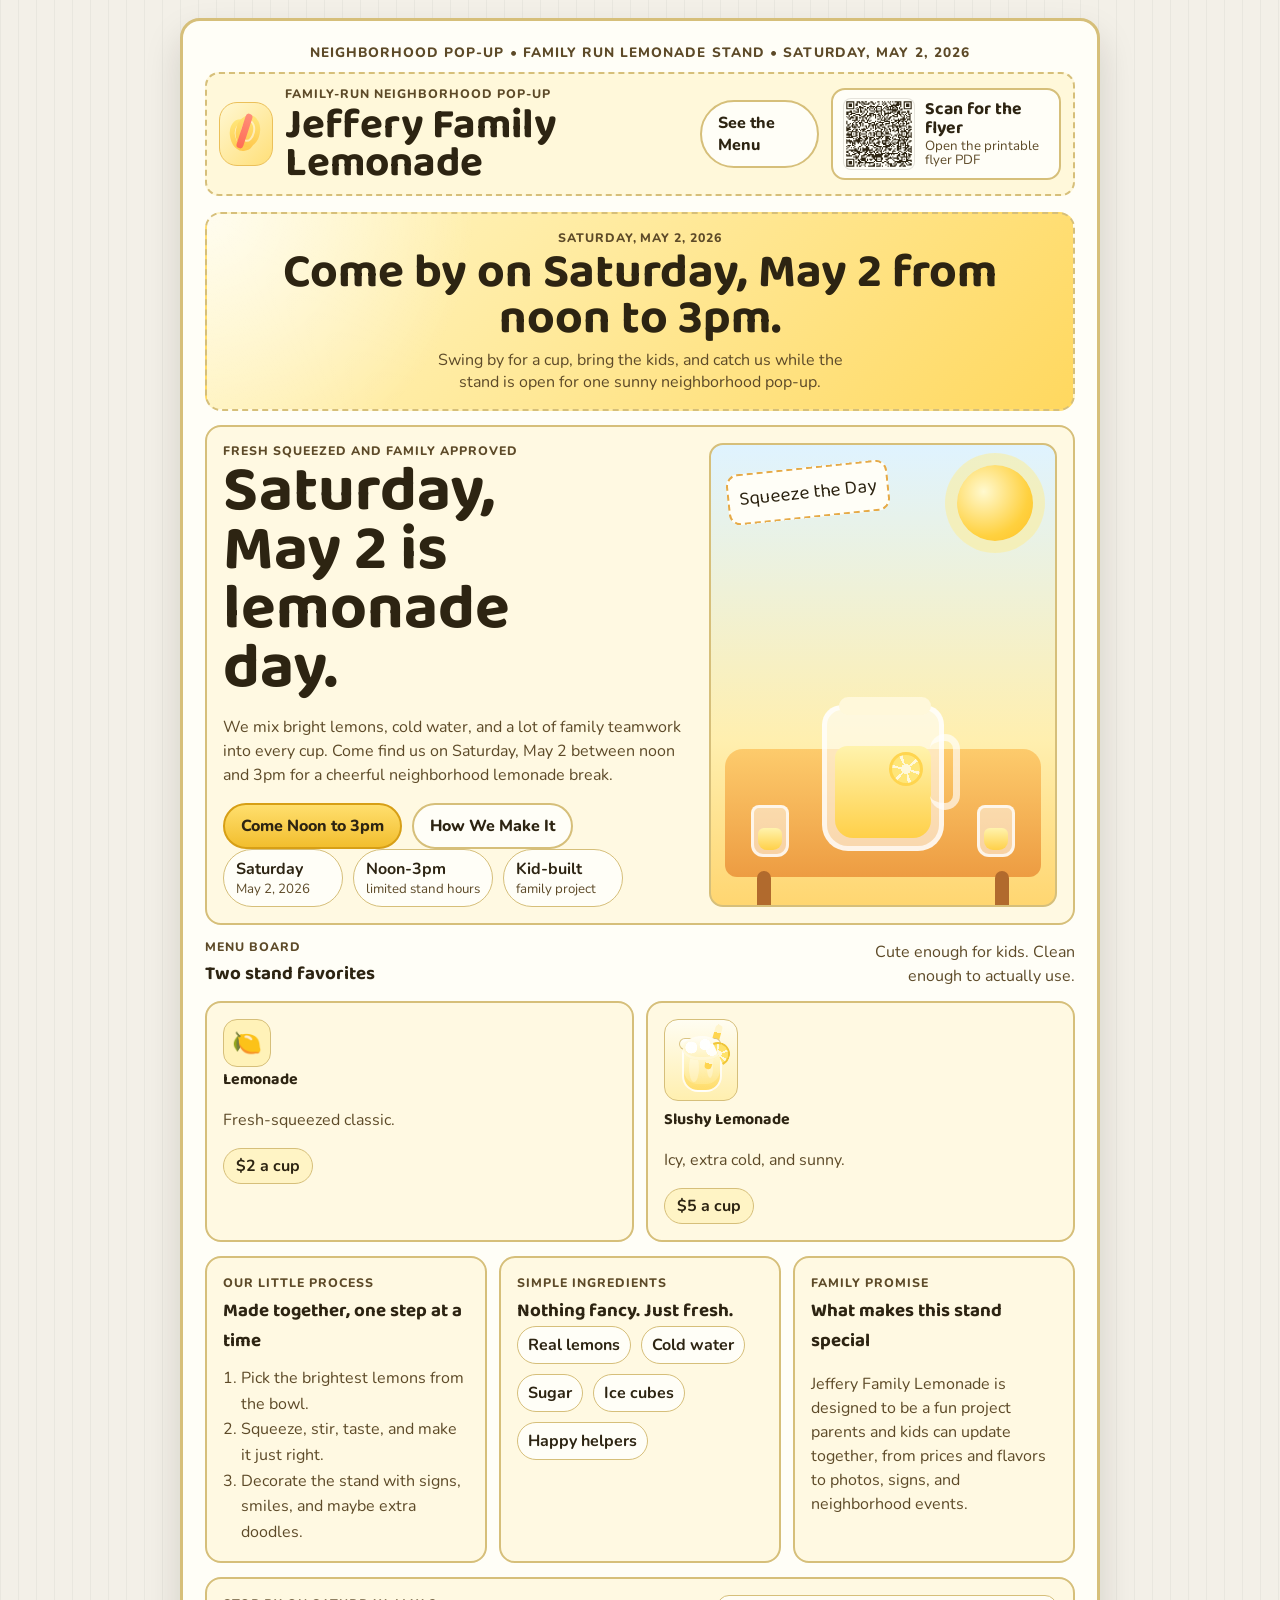
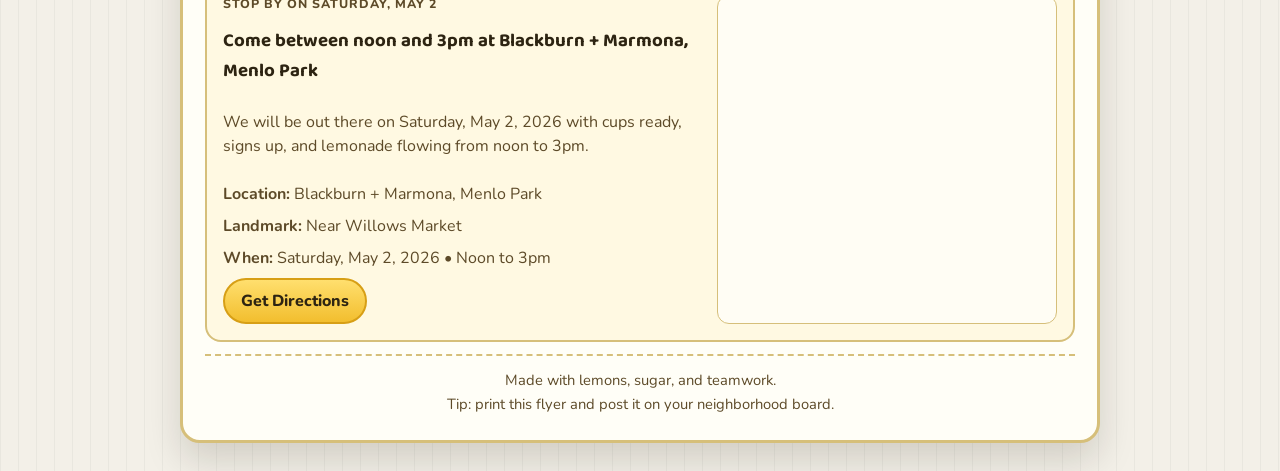
==== commit a3a5e211: "Refresh May lemonade stand content pack" ====
--- a/index.html
+++ b/index.html
@@ -18,7 +18,7 @@
   </head>
   <body>
     <div class="page-shell">
-      <p class="flyer-kicker">Neighborhood Pop-Up • Family Run Lemonade Stand • Saturday, April 18, 2026</p>
+      <p class="flyer-kicker">Neighborhood Pop-Up • Family Run Lemonade Stand • Saturday, May 2, 2026</p>
       <header class="topbar">
         <div class="brand-lockup">
           <div class="brand-badge" aria-hidden="true">
@@ -50,8 +50,8 @@
 
       <main class="page-grid">
         <section class="event-banner card">
-          <p class="eyebrow">Saturday, April 18, 2026</p>
-          <h2>Come by on Saturday, April 18 from noon to 3pm.</h2>
+          <p class="eyebrow">Saturday, May 2, 2026</p>
+          <h2>Come by on Saturday, May 2 from noon to 3pm.</h2>
           <p>
             Swing by for a cup, bring the kids, and catch us while the stand is open for one sunny
             neighborhood pop-up.
@@ -61,10 +61,10 @@
         <section class="hero card">
           <div class="hero-copy">
             <p class="eyebrow">Fresh squeezed and family approved</p>
-            <h2>Saturday, April 18 is lemonade day.</h2>
+            <h2>Saturday, May 2 is lemonade day.</h2>
             <p class="hero-text">
               We mix bright lemons, cold water, and a lot of family teamwork into every cup. Come find us
-              on Saturday, April 18 between noon and 3pm for a cheerful neighborhood lemonade break.
+              on Saturday, May 2 between noon and 3pm for a cheerful neighborhood lemonade break.
             </p>
             <div class="hero-actions">
               <a class="button button-primary" href="#visit">Come Noon to 3pm</a>
@@ -73,7 +73,7 @@
             <div class="hero-highlights">
               <div class="highlight-pill">
                 <strong>Saturday</strong>
-                <span>April 18, 2026</span>
+                <span>May 2, 2026</span>
               </div>
               <div class="highlight-pill">
                 <strong>Noon-3pm</strong>
@@ -169,10 +169,10 @@
 
         <section id="visit" class="visit card">
           <div class="visit-copy">
-            <p class="eyebrow">Stop by on Saturday, April 18</p>
+            <p class="eyebrow">Stop by on Saturday, May 2</p>
             <h3>Come between noon and 3pm at Blackburn + Marmona, Menlo Park</h3>
             <p>
-              We will be out there on Saturday, April 18, 2026 with cups ready, signs up, and lemonade
+              We will be out there on Saturday, May 2, 2026 with cups ready, signs up, and lemonade
               flowing from noon to 3pm.
             </p>
             <p class="location-line">
@@ -182,7 +182,7 @@
               <strong>Landmark:</strong> Near Willows Market
             </p>
             <p class="location-line">
-              <strong>When:</strong> Saturday, April 18, 2026 • Noon to 3pm
+              <strong>When:</strong> Saturday, May 2, 2026 • Noon to 3pm
             </p>
             <a
               class="button button-primary directions-button"
